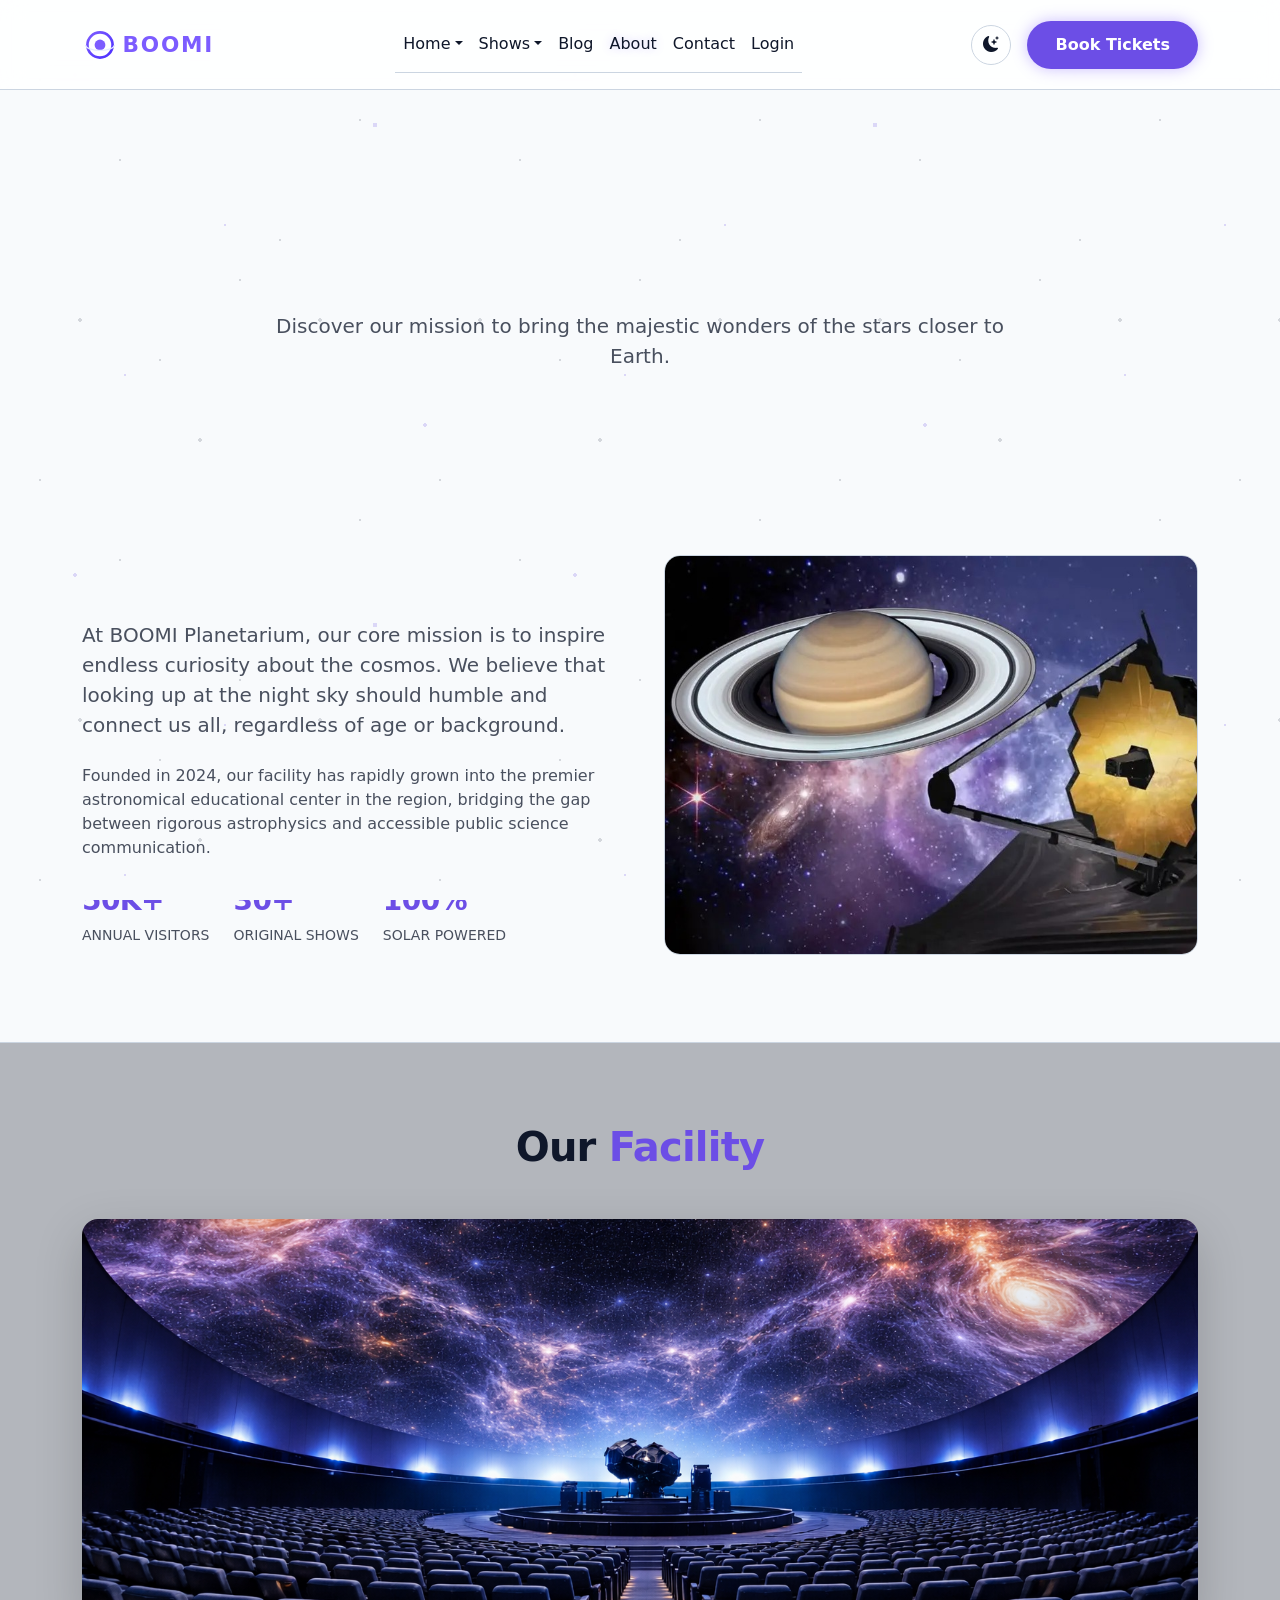
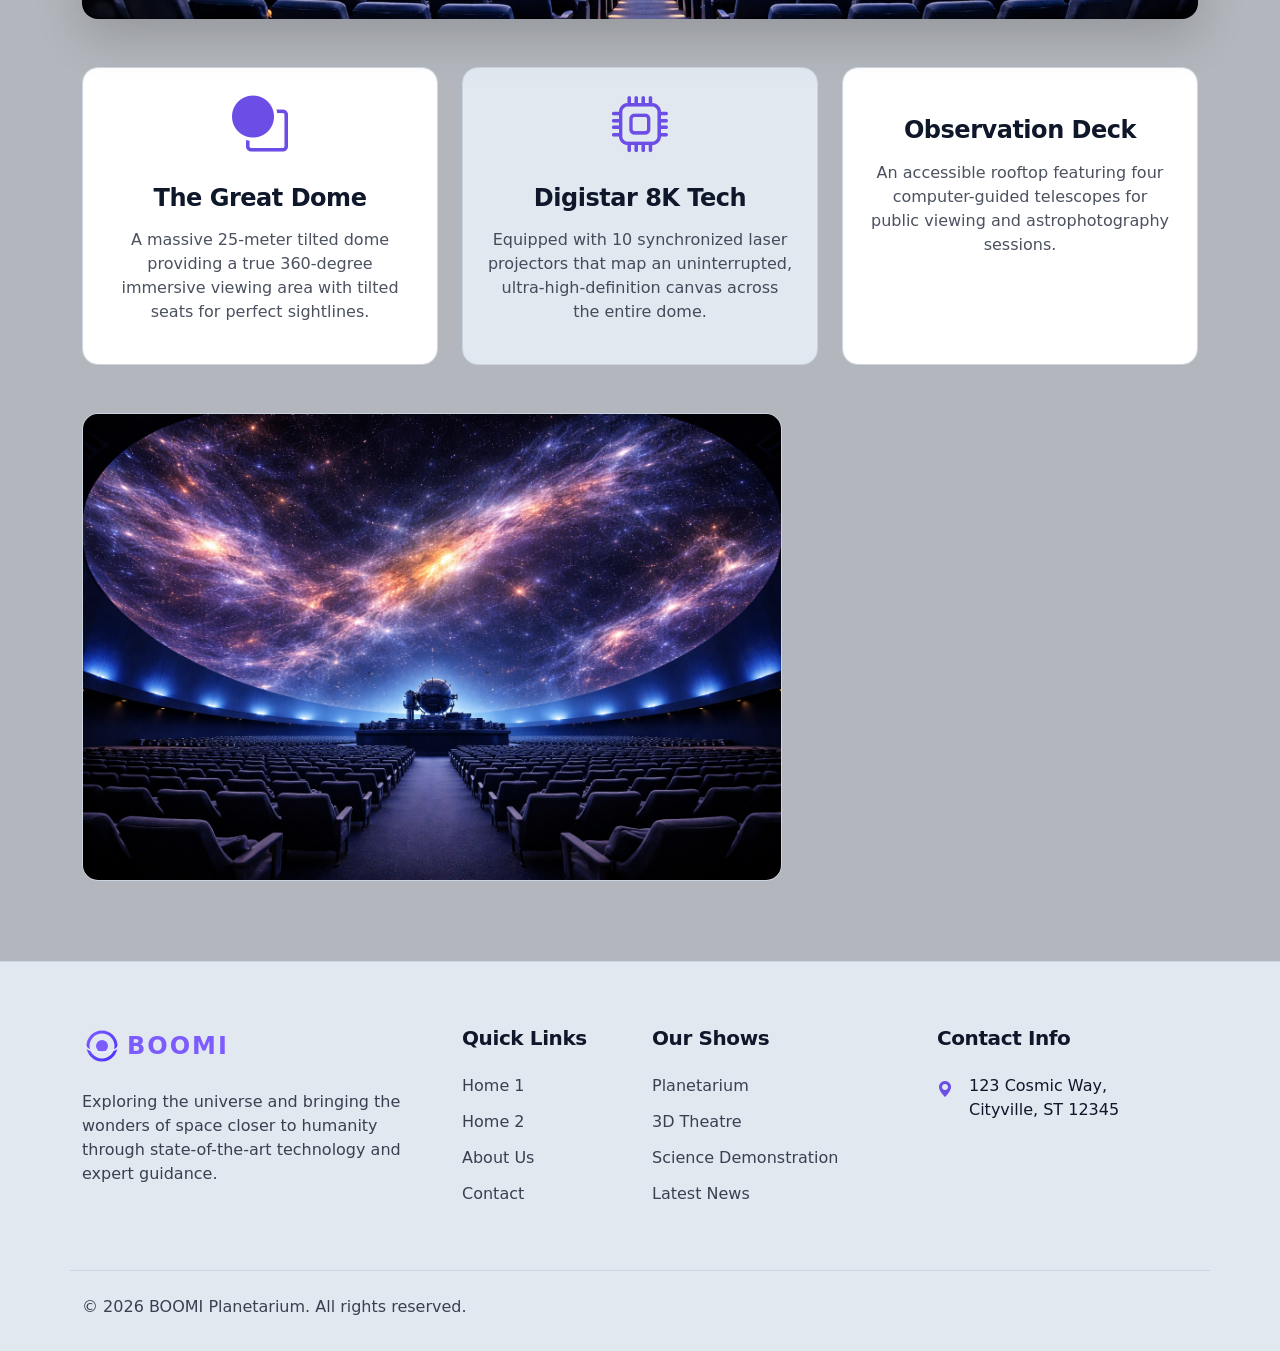
==== about.html @ ae3594ba "first commit" ====
﻿<!DOCTYPE html>
<html lang="en" data-theme="dark">

<head>
    <meta charset="UTF-8">
    <meta name="viewport" content="width=device-width, initial-scale=1.0">
    <title>About BOOMI - Planetarium</title>
    <link href="https://cdn.jsdelivr.net/npm/bootstrap@5.3.2/dist/css/bootstrap.min.css" rel="stylesheet">
    <link href="https://cdn.jsdelivr.net/npm/bootstrap-icons@1.11.1/font/bootstrap-icons.css" rel="stylesheet">
    <link rel="stylesheet" href="assets/css/style.css">
</head>

<body>
    <div class="star-bg">
        <div class="star-layer layer1"></div>
        <div class="star-layer layer2"></div>
    </div>

    <!-- Global Navbar -->
    <nav class="navbar navbar-expand-lg sticky-top">
        <div class="container">
            <a class="navbar-brand" href="index.html"><img src="assets/images/logo.svg" alt="BOOMI Logo"></a>
            <button class="navbar-toggler border-0" type="button" data-bs-toggle="offcanvas"
                data-bs-target="#offcanvasNavbar">
                <i class="bi bi-list fs-1 text-accent"></i>
            </button>
            <div class="offcanvas offcanvas-end" tabindex="-1" id="offcanvasNavbar">
                <div class="offcanvas-header border-bottom border-secondary pt-4 pb-3">
                    <img src="assets/images/logo.svg" alt="BOOMI Logo" height="30">
                    <button type="button" class="btn-close" data-bs-dismiss="offcanvas"></button>
                </div>
                <div class="offcanvas-body">
                    <ul class="navbar-nav justify-content-center flex-grow-1 pe-3">
                        <li class="nav-item dropdown">
                            <a class="nav-link dropdown-toggle" href="#" role="button" data-bs-toggle="dropdown"
                                aria-expanded="false">Home</a>
                            <ul class="dropdown-menu">
                                <li><a class="dropdown-item" href="index.html">Home 1</a></li>
                                <li><a class="dropdown-item" href="home2.html">Home 2</a></li>
                            </ul>
                        </li>
                        <li class="nav-item dropdown">
                            <a class="nav-link dropdown-toggle" href="#" role="button"
                                data-bs-toggle="dropdown">Shows</a>
                            <ul class="dropdown-menu">
                                <li><a class="dropdown-item" href="planetarium.html">Planetarium</a></li>
                                <li><a class="dropdown-item" href="theatre.html">3D Theatre</a></li>
                                <li><a class="dropdown-item" href="lecture.html">Science Demonstration Lecture</a></li>
                            </ul>
                        </li>
                        <li class="nav-item"><a class="nav-link" href="blog.html">Blog</a></li>
                        <li class="nav-item"><a class="nav-link active" href="about.html">About</a></li>
                        <li class="nav-item"><a class="nav-link" href="contact.html">Contact</a></li>
                        <li class="nav-item"><a class="nav-link" href="login.html">Login</a></li>
                    </ul>
                    <div class="d-flex align-items-center mt-3 mt-lg-0">
                        <button id="themeToggle" class="theme-toggle"><i class="bi bi-sun-fill"></i></button>
                        <a href="book-tickets.html" class="btn btn-accent ms-3 d-none d-lg-inline-block">Book
                            Tickets</a>
                    </div>
                </div>
            </div>
        </div>
    </nav>

    <main>
        <section class="hero-padding text-center border-bottom"
            style="border-color: var(--border) !important; background-color: rgba(20, 26, 42, 0.4);">
            <div class="container">
                <h1 class="display-3 fw-bold mb-3">About <span class="text-accent">BOOMI</span></h1>
                <p class="lead opacity-75 col-lg-8 mx-auto">Discover our mission to bring the majestic wonders of the
                    stars closer to Earth.</p>
            </div>
        </section>

        <!-- Mission Section -->
        <section class="section-padding">
            <div class="container">
                <div class="row align-items-center g-5">
                    <div class="col-lg-6">
                        <h2 class="display-6 fw-bold mb-4">Our <span class="text-accent">Mission</span></h2>
                        <p class="lead opacity-75 mb-4">At BOOMI Planetarium, our core mission is to inspire endless
                            curiosity about the cosmos. We believe that looking up at the night sky should humble and
                            connect us all, regardless of age or background.</p>
                        <p class="opacity-75 mb-4">Founded in 2024, our facility has rapidly grown into the premier
                            astronomical educational center in the region, bridging the gap between rigorous
                            astrophysics and accessible public science communication.</p>
                        <div class="d-flex gap-4">
                            <div>
                                <h3 class="fw-bold text-accent">50K+</h3>
                                <p class="small opacity-75 text-uppercase letter-spacing-1">Annual Visitors</p>
                            </div>
                            <div>
                                <h3 class="fw-bold text-accent">30+</h3>
                                <p class="small opacity-75 text-uppercase letter-spacing-1">Original Shows</p>
                            </div>
                            <div>
                                <h3 class="fw-bold text-accent">100%</h3>
                                <p class="small opacity-75 text-uppercase letter-spacing-1">Solar Powered</p>
                            </div>
                        </div>
                    </div>
                    <div class="col-lg-6">
                        <!-- About section image -->
                        <img src="assets/images/about.jpg" alt="About BOOMI" class="img-fluid rounded-4 w-100"
                            style="height: 400px; object-fit: cover; border: 1px solid var(--border);">
                    </div>
                </div>
            </div>
        </section>

        <!-- Facility Section -->
        <section class="section-padding"
            style="background-color: rgba(20, 26, 42, 0.3); border-top: 1px solid var(--border);">
            <div class="container text-center">
                <h2 class="display-6 fw-bold mb-5">Our <span class="text-accent">Facility</span></h2>
                <div class="mb-5">
                    <img src="assets/images/facility.jpg" alt="Facility Image"
                        class="img-fluid rounded-4 shadow-lg w-100" style="object-fit:cover; max-height: 400px;">
                </div>
                <div class="row g-4 mb-5">
                    <div class="col-md-4">
                        <div class="card-premium p-4">
                            <i class="bi bi-circle-square display-4 text-accent mb-4 d-block"></i>
                            <h4 class="mb-3">The Great Dome</h4>
                            <p class="opacity-75">A massive 25-meter tilted dome providing a true 360-degree immersive
                                viewing area with tilted seats for perfect sightlines.</p>
                        </div>
                    </div>
                    <div class="col-md-4">
                        <div class="card-premium p-4" style="background-color: var(--primary);">
                            <i class="bi bi-cpu display-4 text-accent mb-4 d-block"></i>
                            <h4 class="mb-3">Digistar 8K Tech</h4>
                            <p class="opacity-75">Equipped with 10 synchronized laser projectors that map an
                                uninterrupted, ultra-high-definition canvas across the entire dome.</p>
                        </div>
                    </div>
                    <div class="col-md-4">
                        <div class="card-premium p-4">
                            <i class="bi bi-telescope display-4 text-accent mb-4 d-block"></i>
                            <h4 class="mb-3">Observation Deck</h4>
                            <p class="opacity-75">An accessible rooftop featuring four computer-guided telescopes for
                                public viewing and astrophotography sessions.</p>
                        </div>
                    </div>
                </div>
                <div class="text-center">
                    <img src="assets/images/observation.jpg" class="img-fluid rounded-4 mt-5"
                        style="max-width:700px; object-fit:cover; border:1px solid var(--border);">
                </div>
            </div>
        </section>
    </main>

    <footer class="footer">
        <div class="container">
            <div class="row g-4 mb-5">
                <div class="col-lg-4">
                    <img src="assets/images/logo.svg" alt="BOOMI Logo" height="40" class="mb-4">
                    <p class="footer-text pe-lg-4">Exploring the universe and bringing the wonders of space closer to
                        humanity through state-of-the-art technology and expert guidance.</p>
                </div>
                <div class="col-lg-2 col-md-4">
                    <h5 class="mb-4 fw-bold">Quick Links</h5>
                    <ul class="footer-links">
                        <li><a href="index.html">Home 1</a></li>
                        <li><a href="home2.html">Home 2</a></li>
                        <li><a href="about.html">About Us</a></li>
                        <li><a href="contact.html">Contact</a></li>
                    </ul>
                </div>
                <div class="col-lg-3 col-md-4">
                    <h5 class="mb-4 fw-bold">Our Shows</h5>
                    <ul class="footer-links">
                        <li><a href="planetarium.html">Planetarium</a></li>
                        <li><a href="theatre.html">3D Theatre</a></li>
                        <li><a href="lecture.html">Science Demonstration</a></li>
                        <li><a href="blog.html">Latest News</a></li>
                    </ul>
                </div>
                <div class="col-lg-3 col-md-4">
                    <h5 class="mb-4 fw-bold">Contact Info</h5>
                    <ul class="footer-links">
                        <li class="d-flex mb-3"><i class="bi bi-geo-alt-fill text-accent me-3 mt-1"></i><span>123 Cosmic
                                Way,<br>Cityville, ST 12345</span></li>
                    </ul>
                </div>
            </div>
            <div class="row pt-4 border-top" style="border-color: var(--border) !important;">
                <div class="col-md-6 text-center text-md-start">
                    <p class="footer-text mb-0">&copy; 2026 BOOMI Planetarium. All rights reserved.</p>
                </div>
            </div>
        </div>
    </footer>

    <button class="back-to-top" id="backToTop" aria-label="Back to top"><i class="bi bi-arrow-up"></i></button>

    <script src="https://cdn.jsdelivr.net/npm/bootstrap@5.3.2/dist/js/bootstrap.bundle.min.js"></script>
    <script src="assets/js/main.js"></script>
</body>

</html>
---- assets/css/style.css ----
/* ==========================================================================
   CSS Variables & Premium Color System
   ========================================================================== */
:root {
  /* Default Light Mode Colors */
  --primary: #E2E8F0;
  --accent: #6C4EE6;
  --text: #0F172A;
  --bg: #F8FAFC;
  --card: #FFFFFF;
  --border: #CBD5E1;
  --nav-bg: rgba(255, 255, 255, 0.85);
  --footer-bg: #E2E8F0;
}

[data-theme="dark"] {
  /* Provided Dark Mode Colors */
  --primary: #1B2A4A;
  --accent: #7C5CFF;
  --text: #E6ECFF;
  --bg: #0B0F1A;
  --card: #141A2A;
  --border: #2A3553;
  --nav-bg: rgba(11, 15, 26, 0.85);
  --footer-bg: #141A2A;
}

/* ==========================================================================
   Base Styles
   ========================================================================== */
body {
  background-color: var(--bg);
  color: var(--text);
  font-family: 'Inter', system-ui, -apple-system, sans-serif;
  transition: background-color 0.3s ease, color 0.3s ease;
  min-height: 100vh;
  display: flex;
  flex-direction: column;
}

main {
  flex: 1;
}

/* Typography Overrides */
h1,
h2,
h3,
h4,
h5,
h6 {
  color: var(--text);
  font-weight: 700;
  letter-spacing: -0.02em;
}

a {
  color: var(--accent);
  text-decoration: none;
  transition: color 0.2s ease, text-shadow 0.2s ease;
}

a:hover {
  color: var(--accent);
  text-shadow: 0 0 10px rgba(124, 92, 255, 0.5);
}

/* ==========================================================================
   Global Cosmic Background (Animated Stars)
   ========================================================================== */
.star-bg {
  position: fixed;
  top: 0;
  left: 0;
  right: 0;
  bottom: 0;
  z-index: 0;
  pointer-events: none;
  background-color: var(--bg);
  overflow: hidden;
  transition: background-color 0.3s ease;
}

.star-layer {
  position: absolute;
  top: 0;
  left: 0;
  right: 0;
  bottom: 0;
  width: 100%;
  height: 200%;
}

.layer1 {
  background-image:
    radial-gradient(1.5px 1.5px at 10% 20%, var(--text) 100%, transparent),
    radial-gradient(1px 1px at 30% 40%, var(--text) 100%, transparent),
    radial-gradient(2px 2px at 50% 10%, var(--text) 100%, transparent),
    radial-gradient(1.5px 1.5px at 70% 60%, var(--text) 100%, transparent),
    radial-gradient(1px 1px at 90% 30%, var(--text) 100%, transparent),
    radial-gradient(2px 2px at 20% 80%, var(--text) 100%, transparent),
    radial-gradient(1px 1px at 40% 90%, var(--text) 100%, transparent),
    radial-gradient(1.5px 1.5px at 60% 70%, var(--text) 100%, transparent),
    radial-gradient(2px 2px at 80% 80%, var(--text) 100%, transparent);
  background-size: 400px 400px;
  opacity: 0.15;
  animation: starsLinear 80s linear infinite;
}

.layer2 {
  background-image:
    radial-gradient(2px 2px at 15% 15%, var(--accent) 100%, transparent),
    radial-gradient(1.5px 1.5px at 45% 45%, var(--accent) 100%, transparent),
    radial-gradient(2.5px 2.5px at 75% 25%, var(--accent) 100%, transparent),
    radial-gradient(1.5px 1.5px at 25% 75%, var(--accent) 100%, transparent),
    radial-gradient(2px 2px at 85% 85%, var(--accent) 100%, transparent);
  background-size: 500px 500px;
  opacity: 0.2;
  animation: starsLinear 120s linear infinite;
}

@keyframes starsLinear {
  0% {
    transform: translateY(0);
  }

  100% {
    transform: translateY(-50%);
  }
}

/* ==========================================================================
   Navbar Styles
   ========================================================================== */
.navbar {
  background-color: var(--nav-bg);
  backdrop-filter: blur(12px);
  -webkit-backdrop-filter: blur(12px);
  border-bottom: 1px solid var(--border);
  padding: 1rem 0;
  transition: all 0.3s ease;
}

.navbar-brand img {
  height: 36px;
  width: auto;
}

.nav-link {
  color: var(--text) !important;
  font-weight: 500;
  padding: 0.5rem 1rem;
  transition: color 0.2s ease, text-shadow 0.2s ease;
}

.nav-link:hover,
.nav-link:focus,
.nav-link.active {
  color: var(--accent) !important;
  text-shadow: 0 0 10px rgba(124, 92, 255, 0.3);
}

/* ===== FIX HAMBURGER VISIBILITY ===== */

.navbar {
  position: sticky;
  top: 0;
  z-index: 1100;
}



.dropdown-menu {
  background-color: var(--card);
  border: 1px solid var(--border);
  box-shadow: 0 10px 30px rgba(0, 0, 0, 0.1);
}

[data-theme="dark"] .dropdown-menu {
  box-shadow: 0 10px 30px rgba(0, 0, 0, 0.5);
}

.dropdown-item {
  color: var(--text);
  transition: background-color 0.2s, color 0.2s;
}

.dropdown-item:hover,
.dropdown-item:focus {
  background-color: var(--primary);
  color: var(--accent);
}

/* Offcanvas */
.offcanvas {
  background-color: var(--bg);
  color: var(--text);
  border-left: 1px solid var(--border);
}

.btn-close {
  filter: none;
}

[data-theme="dark"] .btn-close {
  filter: invert(1) grayscale(100%) brightness(200%);
}

.theme-toggle {
  background: transparent;
  border: 1px solid var(--border);
  color: var(--text);
  border-radius: 50%;
  width: 40px;
  height: 40px;
  display: flex;
  align-items: center;
  justify-content: center;
  transition: all 0.3s ease;
}

.theme-toggle:hover {
  background: var(--card);
  color: var(--accent);
  box-shadow: 0 0 15px rgba(124, 92, 255, 0.3);
}

/* ==========================================================================
   Button Styles
   ========================================================================== */
.btn-accent {
  background-color: var(--accent);
  color: #FFFFFF;
  border: none;
  font-weight: 600;
  padding: 0.75rem 1.75rem;
  border-radius: 50px;
  transition: all 0.3s ease;
  box-shadow: 0 0 15px rgba(124, 92, 255, 0.4);
}

.btn-accent:hover {
  background-color: #5d3fd3;
  /* slightly darker accent */
  color: #fff;
  box-shadow: 0 0 25px rgba(124, 92, 255, 0.7);
  transform: translateY(-2px);
}

.btn-outline-accent {
  background-color: transparent;
  color: var(--accent);
  border: 2px solid var(--accent);
  font-weight: 600;
  padding: 0.75rem 1.75rem;
  border-radius: 50px;
  transition: all 0.3s ease;
}

.btn-outline-accent:hover {
  background-color: var(--accent);
  color: #fff;
  box-shadow: 0 0 20px rgba(124, 92, 255, 0.5);
}

/* ==========================================================================
   Cards & Layouts
   ========================================================================== */
.card-premium {
  background-color: var(--card);
  border: 1px solid var(--border);
  border-radius: 16px;
  overflow: hidden;
  transition: transform 0.3s ease, box-shadow 0.3s ease;
  height: 100%;
}

.card-premium:hover {
  transform: translateY(-5px);
  box-shadow: 0 15px 30px rgba(0, 0, 0, 0.1);
  border-color: var(--accent);
}

[data-theme="dark"] .card-premium:hover {
  box-shadow: 0 15px 30px rgba(0, 0, 0, 0.5);
}

.card-img-wrapper {
  overflow: hidden;
  height: 250px;
}

.card-img-wrapper img {
  width: 100%;
  height: 100%;
  object-fit: cover;
  transition: transform 0.5s ease;
}

.card-premium:hover .card-img-wrapper img {
  transform: scale(1.05);
}

.card-body {
  padding: 1.5rem;
}

/* Base Form Styling */
.form-control {
  background-color: var(--bg);
  border: 1px solid var(--border);
  color: var(--text);
  border-radius: 8px;
  padding: 0.75rem 1rem;
}

.form-control:focus {
  background-color: var(--bg);
  color: var(--text);
  border-color: var(--accent);
  box-shadow: 0 0 0 0.25rem rgba(124, 92, 255, 0.25);
}

.form-label {
  color: var(--text);
  font-weight: 500;
}

/* ==========================================================================
   Sections & Utilities
   ========================================================================== */
.section-padding {
  padding: 5rem 0;
}

.hero-padding {
  padding: 8rem 0 5rem;
}

.text-accent {
  color: var(--accent) !important;
}

img {
  max-width: 100%;
  display: block;
  transform: translateZ(0);
  backface-visibility: hidden;
}

.img-cover {
  width: 100%;
  height: 100%;
  object-fit: cover;
}

/* ==========================================================================
   Footer
   ========================================================================== */
.footer {
  background-color: var(--footer-bg);
  border-top: 1px solid var(--border);
  padding: 4rem 0 2rem;
  margin-top: auto;
}

.footer-text {
  color: var(--text);
  opacity: 0.8;
}

.footer-links {
  list-style: none;
  padding: 0;
}

.footer-links li {
  margin-bottom: 0.75rem;
}

.footer-links a {
  color: var(--text);
  opacity: 0.8;
}

.footer-links a:hover {
  color: var(--accent);
  opacity: 1;
}

/* ==========================================================================
   Back To Top
   ========================================================================== */
.back-to-top {
  position: fixed;
  bottom: 30px;
  right: 30px;
  width: 50px;
  height: 50px;
  background-color: var(--accent);
  color: #fff;
  border: none;
  border-radius: 50%;
  display: flex;
  align-items: center;
  justify-content: center;
  font-size: 1.25rem;
  opacity: 0;
  visibility: hidden;
  transition: all 0.3s ease;
  z-index: 999;
  box-shadow: 0 5px 15px rgba(124, 92, 255, 0.4);
}

.back-to-top.show {
  opacity: 1;
  visibility: visible;
}

.back-to-top:hover {
  transform: translateY(-5px);
  background-color: #5d3fd3;
  color: #fff;
  box-shadow: 0 10px 25px rgba(124, 92, 255, 0.6);
}

/* ==========================================================================
   Auth Tabs (Login/Signup on same page)
   ========================================================================== */
.auth-container {
  max-width: 500px;
  margin: 0 auto;
}

.auth-tabs {
  display: flex;
  margin-bottom: 2rem;
  border-bottom: 2px solid var(--border);
}

.auth-tab {
  flex: 1;
  text-align: center;
  padding: 1rem;
  cursor: pointer;
  color: var(--text);
  opacity: 0.6;
  font-weight: 600;
  transition: all 0.3s ease;
  border-bottom: 2px solid transparent;
  margin-bottom: -2px;
}

.auth-tab.active {
  opacity: 1;
  color: var(--accent);
  border-bottom-color: var(--accent);
}

.auth-form {
  display: none;
  animation: fadeIn 0.4s ease forwards;
}

.auth-form.active {
  display: block;
}

@keyframes fadeIn {
  from {
    opacity: 0;
    transform: translateY(10px);
  }

  to {
    opacity: 1;
    transform: translateY(0);
  }
}

/* ===== MOBILE MENU FIX ===== */

.offcanvas {
  background-color: var(--card) !important;
  color: var(--text) !important;
  position: relative;
  z-index: 1060 !important;
}

.offcanvas-backdrop {
  z-index: 1055 !important;
}

.star-bg,
.cosmic-bg,
.hero-stars,
body::before {
  z-index: 0 !important;
  pointer-events: none;
}

.offcanvas-body {
  height: 100%;
  overflow-y: auto;
}

/* ===== OFFCANVAS SAFE MODE ===== */

/*body.menu-open .star-bg {
  display: none !important;
}

body.menu-open {
  overflow: hidden;
}*/

/* ===============================
/* ===============================
   BOOTSTRAP OFFCANVAS & NAV FIXES
================================ */

/* Remove the padding-top from body that causes the white gap */
body {
  padding-top: 0;
}

/* Ensure the navbar stays at the top without gaps */
.navbar {
  position: sticky;
  top: 0;
  z-index: 1060;
  width: 100%;
}

/* Fix mobile menu visibility and colors */


/* Force links in the mobile menu to use the theme text color */
.offcanvas .nav-link {
  color: var(--text) !important;
  padding: 1rem;
  border-bottom: 1px solid var(--border);
}

/* ===== OFFCANVAS DROPDOWN FIX ===== */

.offcanvas .dropdown-menu {
  position: static !important;
  transform: none !important;
  background-color: var(--card);
  border: none;
  box-shadow: none;
  display: none;
}

.offcanvas .dropdown-menu.show {
  display: block;
}

/* Ensure the background stars don't overlap the menu */
.offcanvas-backdrop {
  z-index: 1055 !important;
}

/* ===== FORCE HAMBURGER VISIBILITY ===== */

.navbar-toggler i {
  color: var(--text) !important;
  font-size: 2rem;
}

[data-theme="dark"] .navbar-toggler i {
  color: #ffffff !important;
}

/* ===== MOBILE NAV LINK VISIBILITY FIX ===== */

.offcanvas .nav-link {
  opacity: 1 !important;
  visibility: visible !important;
}
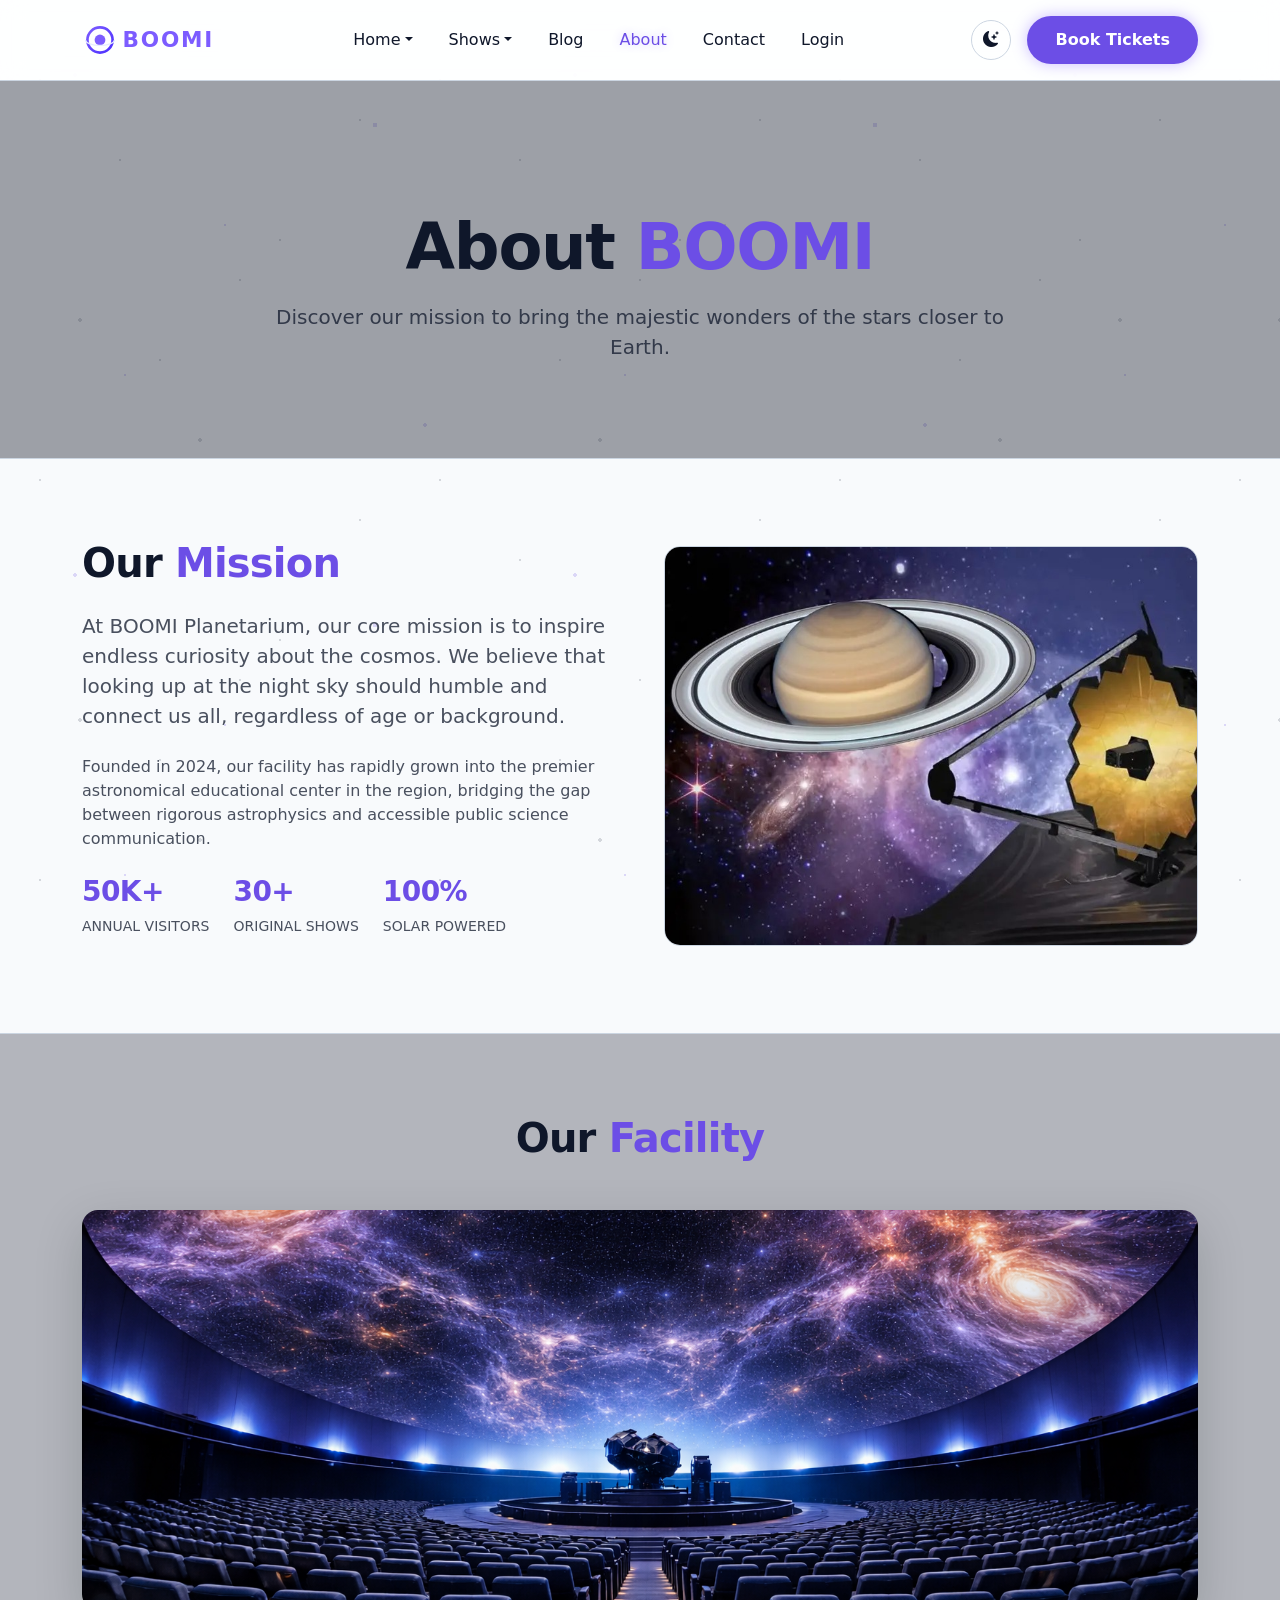
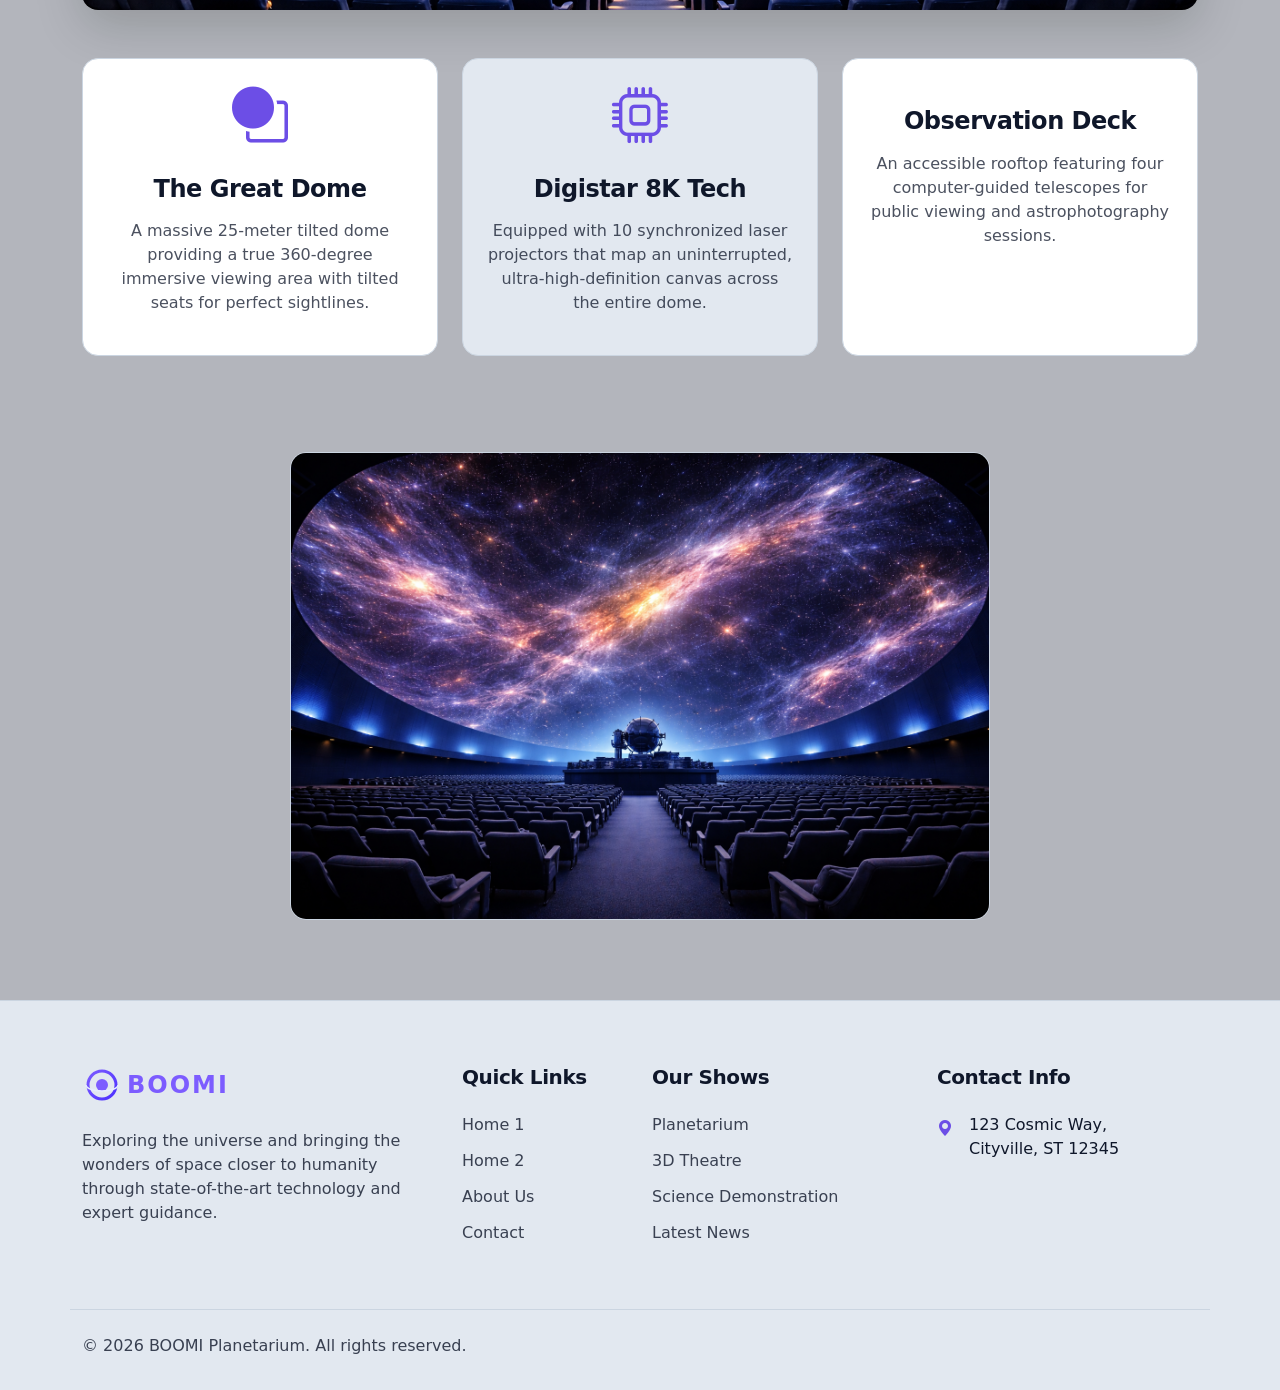
==== commit 1dd2aa6e: "updates and fix" ====
--- a/about.html
+++ b/about.html
@@ -16,52 +16,88 @@
         <div class="star-layer layer2"></div>
     </div>
 
-    <!-- Global Navbar -->
-    <nav class="navbar navbar-expand-lg sticky-top">
+    <!-- Desktop Navbar (visible >= lg) -->
+    <nav class="navbar d-none d-lg-flex sticky-top">
+        <div class="container">
+            <a class="navbar-brand" href="index.html"><img src="assets/images/logo.svg" alt="BOOMI Logo"></a>
+            <ul class="navbar-nav flex-row gap-1 justify-content-center flex-grow-1 pe-3">
+                <li class="nav-item dropdown">
+                    <a class="nav-link dropdown-toggle" href="#" role="button" data-bs-toggle="dropdown"
+                        aria-expanded="false">Home</a>
+                    <ul class="dropdown-menu">
+                        <li><a class="dropdown-item" href="index.html">Home 1</a></li>
+                        <li><a class="dropdown-item" href="home2.html">Home 2</a></li>
+                    </ul>
+                </li>
+                <li class="nav-item dropdown">
+                    <a class="nav-link dropdown-toggle" href="#" role="button" data-bs-toggle="dropdown">Shows</a>
+                    <ul class="dropdown-menu">
+                        <li><a class="dropdown-item" href="planetarium.html">Planetarium</a></li>
+                        <li><a class="dropdown-item" href="theatre.html">3D Theatre</a></li>
+                        <li><a class="dropdown-item" href="lecture.html">Science Demonstration Lecture</a></li>
+                    </ul>
+                </li>
+                <li class="nav-item"><a class="nav-link" href="blog.html">Blog</a></li>
+                <li class="nav-item"><a class="nav-link active" href="about.html">About</a></li>
+                <li class="nav-item"><a class="nav-link" href="contact.html">Contact</a></li>
+                <li class="nav-item"><a class="nav-link" href="login.html">Login</a></li>
+            </ul>
+            <div class="d-flex align-items-center">
+                <button id="themeToggle" class="theme-toggle"><i class="bi bi-sun-fill"></i></button>
+                <a href="book-tickets.html" class="btn btn-accent ms-3">Book Tickets</a>
+            </div>
+        </div>
+    </nav>
+
+    <!-- Mobile Navbar (visible < lg) -->
+    <nav class="navbar d-flex d-lg-none sticky-top">
         <div class="container">
             <a class="navbar-brand" href="index.html"><img src="assets/images/logo.svg" alt="BOOMI Logo"></a>
             <button class="navbar-toggler border-0" type="button" data-bs-toggle="offcanvas"
-                data-bs-target="#offcanvasNavbar">
+                data-bs-target="#mobileMenu" aria-controls="mobileMenu">
                 <i class="bi bi-list fs-1 text-accent"></i>
             </button>
-            <div class="offcanvas offcanvas-end" tabindex="-1" id="offcanvasNavbar">
-                <div class="offcanvas-header border-bottom border-secondary pt-4 pb-3">
-                    <img src="assets/images/logo.svg" alt="BOOMI Logo" height="30">
-                    <button type="button" class="btn-close" data-bs-dismiss="offcanvas"></button>
-                </div>
-                <div class="offcanvas-body">
-                    <ul class="navbar-nav justify-content-center flex-grow-1 pe-3">
-                        <li class="nav-item dropdown">
-                            <a class="nav-link dropdown-toggle" href="#" role="button" data-bs-toggle="dropdown"
-                                aria-expanded="false">Home</a>
-                            <ul class="dropdown-menu">
-                                <li><a class="dropdown-item" href="index.html">Home 1</a></li>
-                                <li><a class="dropdown-item" href="home2.html">Home 2</a></li>
-                            </ul>
-                        </li>
-                        <li class="nav-item dropdown">
-                            <a class="nav-link dropdown-toggle" href="#" role="button"
-                                data-bs-toggle="dropdown">Shows</a>
-                            <ul class="dropdown-menu">
-                                <li><a class="dropdown-item" href="planetarium.html">Planetarium</a></li>
-                                <li><a class="dropdown-item" href="theatre.html">3D Theatre</a></li>
-                                <li><a class="dropdown-item" href="lecture.html">Science Demonstration Lecture</a></li>
-                            </ul>
-                        </li>
-                        <li class="nav-item"><a class="nav-link" href="blog.html">Blog</a></li>
-                        <li class="nav-item"><a class="nav-link active" href="about.html">About</a></li>
-                        <li class="nav-item"><a class="nav-link" href="contact.html">Contact</a></li>
-                        <li class="nav-item"><a class="nav-link" href="login.html">Login</a></li>
-                    </ul>
-                    <div class="d-flex align-items-center mt-3 mt-lg-0">
-                        <button id="themeToggle" class="theme-toggle"><i class="bi bi-sun-fill"></i></button>
-                        <a href="book-tickets.html" class="btn btn-accent ms-3 d-none d-lg-inline-block">Book
-                            Tickets</a>
-                    </div>
-                </div>
-            </div>
         </div>
     </nav>
+
+    <!-- Mobile Offcanvas Menu (body-level) -->
+    <div class="offcanvas offcanvas-start" tabindex="-1" id="mobileMenu" aria-labelledby="mobileMenuLabel">
+        <div class="offcanvas-header border-bottom border-secondary pt-4 pb-3">
+            <img src="assets/images/logo.svg" alt="BOOMI Logo" height="30">
+            <button type="button" class="btn-close" data-bs-dismiss="offcanvas" aria-label="Close"></button>
+        </div>
+        <div class="offcanvas-body">
+            <ul class="navbar-nav pe-3">
+                <li class="nav-item dropdown">
+                    <a class="nav-link dropdown-toggle" href="#" role="button" data-bs-toggle="dropdown"
+                        aria-expanded="false">Home</a>
+                    <ul class="dropdown-menu">
+                        <li><a class="dropdown-item" href="index.html">Home 1</a></li>
+                        <li><a class="dropdown-item" href="home2.html">Home 2</a></li>
+                    </ul>
+                </li>
+                <li class="nav-item dropdown">
+                    <a class="nav-link dropdown-toggle" href="#" role="button" data-bs-toggle="dropdown"
+                        aria-expanded="false">Shows</a>
+                    <ul class="dropdown-menu">
+                        <li><a class="dropdown-item" href="planetarium.html">Planetarium</a></li>
+                        <li><a class="dropdown-item" href="theatre.html">3D Theatre</a></li>
+                        <li><a class="dropdown-item" href="lecture.html">Science Demonstration Lecture</a></li>
+                    </ul>
+                </li>
+                <li class="nav-item"><a class="nav-link" href="blog.html">Blog</a></li>
+                <li class="nav-item"><a class="nav-link active" href="about.html">About</a></li>
+                <li class="nav-item"><a class="nav-link" href="contact.html">Contact</a></li>
+                <li class="nav-item"><a class="nav-link" href="login.html">Login</a></li>
+            </ul>
+            <div class="d-flex align-items-center mt-3">
+                <button id="themeToggleMobile" class="theme-toggle" aria-label="Toggle theme"><i
+                        class="bi bi-sun-fill"></i></button>
+                <a href="book-tickets.html" class="btn btn-accent ms-3">Book Tickets</a>
+            </div>
+        </div>
+    </div>
+
 
     <main>
         <section class="hero-padding text-center border-bottom"
--- a/assets/css/style.css
+++ b/assets/css/style.css
@@ -40,6 +40,8 @@
 
 main {
   flex: 1;
+  position: relative;
+  z-index: 1;
 }
 
 /* Typography Overrides */
@@ -74,8 +76,7 @@
   left: 0;
   right: 0;
   bottom: 0;
-  z-index: 0;
-  pointer-events: none;
+  z-index: -1;
   background-color: var(--bg);
   overflow: hidden;
   transition: background-color 0.3s ease;
@@ -139,11 +140,16 @@
   border-bottom: 1px solid var(--border);
   padding: 1rem 0;
   transition: all 0.3s ease;
+  position: sticky;
+  top: 0;
+  z-index: 1060;
+  width: 100%;
 }
 
 .navbar-brand img {
   height: 36px;
   width: auto;
+  display: inline-block;
 }
 
 .nav-link {
@@ -160,14 +166,6 @@
   text-shadow: 0 0 10px rgba(124, 92, 255, 0.3);
 }
 
-/* ===== FIX HAMBURGER VISIBILITY ===== */
-
-.navbar {
-  position: sticky;
-  top: 0;
-  z-index: 1100;
-}
-
 
 
 .dropdown-menu {
@@ -193,9 +191,14 @@
 
 /* Offcanvas */
 .offcanvas {
-  background-color: var(--bg);
-  color: var(--text);
+  background-color: var(--card) !important;
+  color: var(--text) !important;
   border-left: 1px solid var(--border);
+  z-index: 1080 !important;
+}
+
+.offcanvas-backdrop {
+  z-index: 1070 !important;
 }
 
 .btn-close {
@@ -343,9 +346,6 @@
 
 img {
   max-width: 100%;
-  display: block;
-  transform: translateZ(0);
-  backface-visibility: hidden;
 }
 
 .img-cover {
@@ -362,6 +362,8 @@
   border-top: 1px solid var(--border);
   padding: 4rem 0 2rem;
   margin-top: auto;
+  position: relative;
+  z-index: 1;
 }
 
 .footer-text {
@@ -480,60 +482,18 @@
 
 /* ===== MOBILE MENU FIX ===== */
 
-.offcanvas {
-  background-color: var(--card) !important;
-  color: var(--text) !important;
-  position: relative;
-  z-index: 1060 !important;
-}
-
-.offcanvas-backdrop {
-  z-index: 1055 !important;
-}
-
-.star-bg,
-.cosmic-bg,
-.hero-stars,
-body::before {
-  z-index: 0 !important;
-  pointer-events: none;
-}
-
 .offcanvas-body {
   height: 100%;
   overflow-y: auto;
 }
 
-/* ===== OFFCANVAS SAFE MODE ===== */
-
-/*body.menu-open .star-bg {
-  display: none !important;
-}
-
-body.menu-open {
-  overflow: hidden;
-}*/
-
-/* ===============================
 /* ===============================
    BOOTSTRAP OFFCANVAS & NAV FIXES
 ================================ */
 
-/* Remove the padding-top from body that causes the white gap */
 body {
   padding-top: 0;
 }
-
-/* Ensure the navbar stays at the top without gaps */
-.navbar {
-  position: sticky;
-  top: 0;
-  z-index: 1060;
-  width: 100%;
-}
-
-/* Fix mobile menu visibility and colors */
-
 
 /* Force links in the mobile menu to use the theme text color */
 .offcanvas .nav-link {
@@ -557,11 +517,6 @@
   display: block;
 }
 
-/* Ensure the background stars don't overlap the menu */
-.offcanvas-backdrop {
-  z-index: 1055 !important;
-}
-
 /* ===== FORCE HAMBURGER VISIBILITY ===== */
 
 .navbar-toggler i {
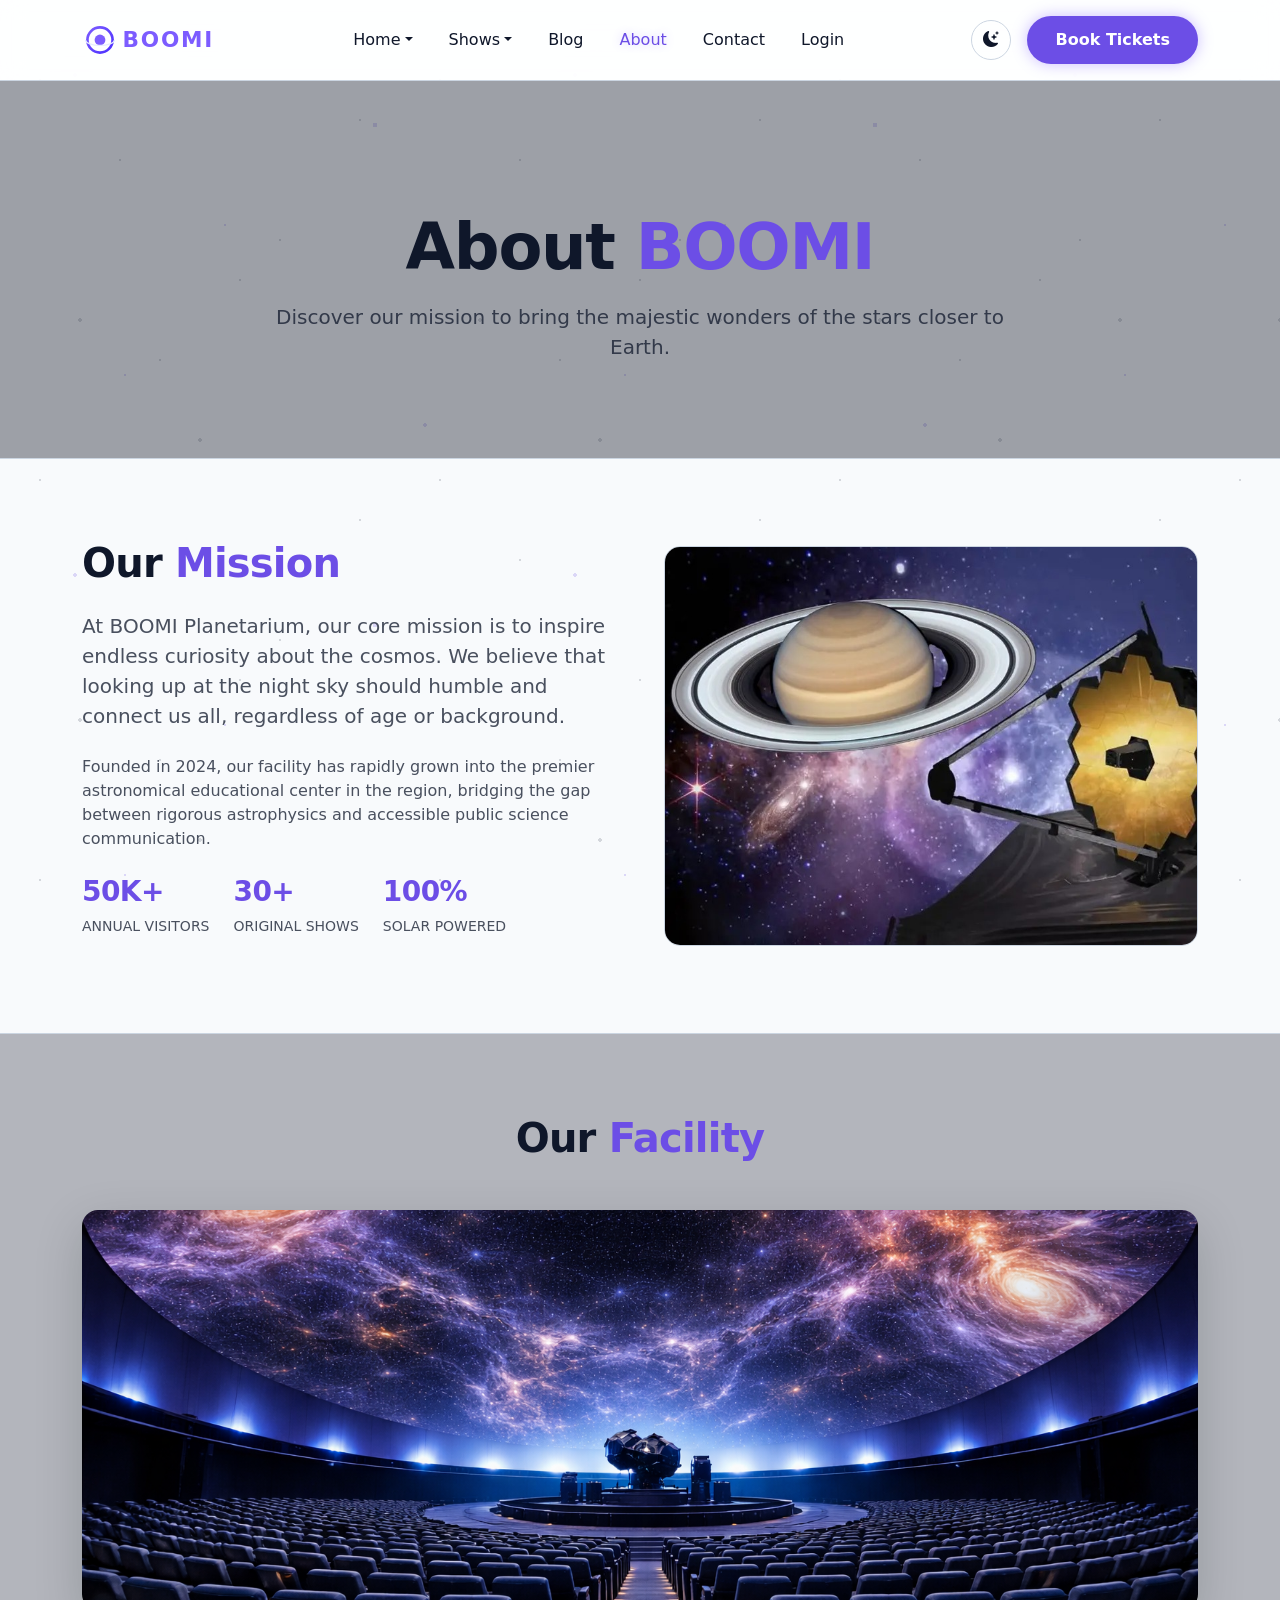
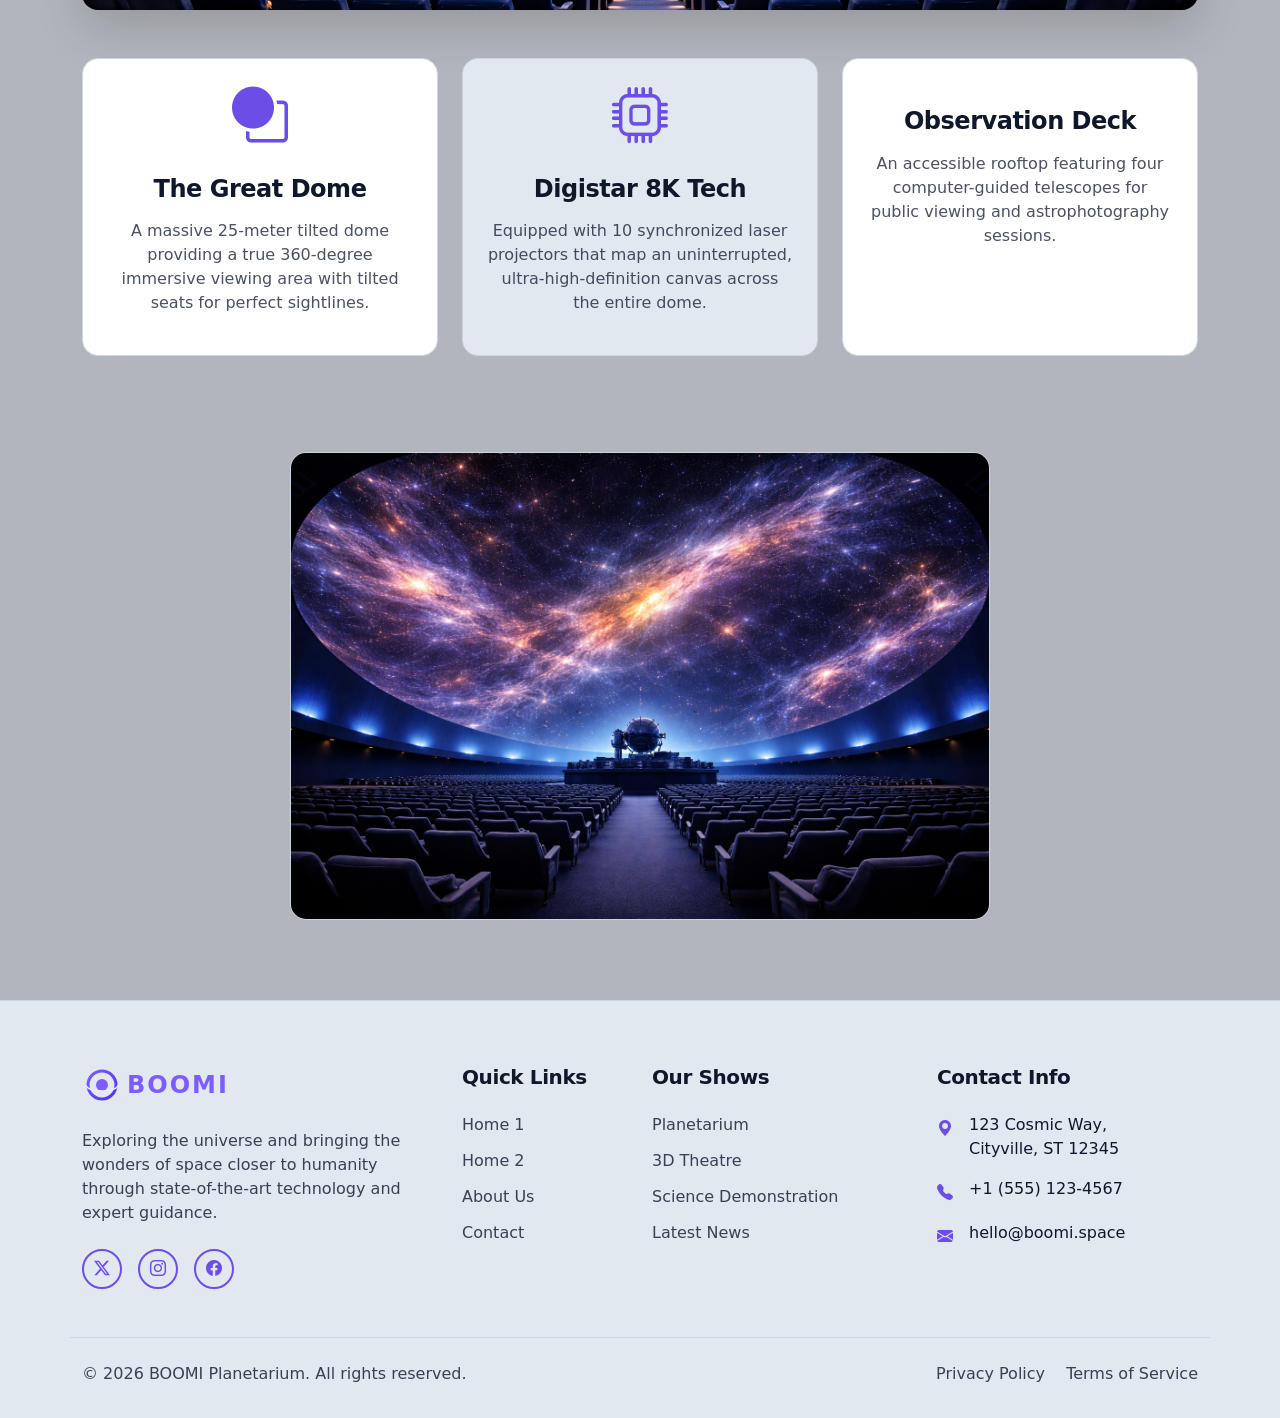
==== commit 49f17497: "footer fix" ====
--- a/about.html
+++ b/about.html
@@ -1,4 +1,4 @@
-﻿<!DOCTYPE html>
+<!DOCTYPE html>
 <html lang="en" data-theme="dark">
 
 <head>
@@ -188,46 +188,72 @@
         </section>
     </main>
 
+    <!-- Global Footer -->
     <footer class="footer">
-        <div class="container">
-            <div class="row g-4 mb-5">
-                <div class="col-lg-4">
-                    <img src="assets/images/logo.svg" alt="BOOMI Logo" height="40" class="mb-4">
-                    <p class="footer-text pe-lg-4">Exploring the universe and bringing the wonders of space closer to
-                        humanity through state-of-the-art technology and expert guidance.</p>
-                </div>
-                <div class="col-lg-2 col-md-4">
-                    <h5 class="mb-4 fw-bold">Quick Links</h5>
-                    <ul class="footer-links">
-                        <li><a href="index.html">Home 1</a></li>
-                        <li><a href="home2.html">Home 2</a></li>
-                        <li><a href="about.html">About Us</a></li>
-                        <li><a href="contact.html">Contact</a></li>
-                    </ul>
-                </div>
-                <div class="col-lg-3 col-md-4">
-                    <h5 class="mb-4 fw-bold">Our Shows</h5>
-                    <ul class="footer-links">
-                        <li><a href="planetarium.html">Planetarium</a></li>
-                        <li><a href="theatre.html">3D Theatre</a></li>
-                        <li><a href="lecture.html">Science Demonstration</a></li>
-                        <li><a href="blog.html">Latest News</a></li>
-                    </ul>
-                </div>
-                <div class="col-lg-3 col-md-4">
-                    <h5 class="mb-4 fw-bold">Contact Info</h5>
-                    <ul class="footer-links">
-                        <li class="d-flex mb-3"><i class="bi bi-geo-alt-fill text-accent me-3 mt-1"></i><span>123 Cosmic
-                                Way,<br>Cityville, ST 12345</span></li>
-                    </ul>
-                </div>
-            </div>
-            <div class="row pt-4 border-top" style="border-color: var(--border) !important;">
-                <div class="col-md-6 text-center text-md-start">
-                    <p class="footer-text mb-0">&copy; 2026 BOOMI Planetarium. All rights reserved.</p>
-                </div>
-            </div>
-        </div>
+      <div class="container">
+        <div class="row g-4 mb-5">
+          <div class="col-lg-4">
+            <img src="assets/images/logo.svg" alt="BOOMI Logo" height="40" class="mb-4">
+            <p class="footer-text pe-lg-4">Exploring the universe and bringing the wonders of space closer to humanity
+              through state-of-the-art technology and expert guidance.</p>
+            <div class="d-flex gap-3 mt-4">
+              <a href="#"
+                class="btn btn-outline-accent rounded-circle p-2 d-flex align-items-center justify-content-center"
+                style="width: 40px; height: 40px;"><i class="bi bi-twitter-x"></i></a>
+              <a href="#"
+                class="btn btn-outline-accent rounded-circle p-2 d-flex align-items-center justify-content-center"
+                style="width: 40px; height: 40px;"><i class="bi bi-instagram"></i></a>
+              <a href="#"
+                class="btn btn-outline-accent rounded-circle p-2 d-flex align-items-center justify-content-center"
+                style="width: 40px; height: 40px;"><i class="bi bi-facebook"></i></a>
+            </div>
+          </div>
+          <div class="col-lg-2 col-md-4">
+            <h5 class="mb-4 fw-bold">Quick Links</h5>
+            <ul class="footer-links">
+              <li><a href="index.html">Home 1</a></li>
+              <li><a href="home2.html">Home 2</a></li>
+              <li><a href="about.html">About Us</a></li>
+              <li><a href="contact.html">Contact</a></li>
+            </ul>
+          </div>
+          <div class="col-lg-3 col-md-4">
+            <h5 class="mb-4 fw-bold">Our Shows</h5>
+            <ul class="footer-links">
+              <li><a href="planetarium.html">Planetarium</a></li>
+              <li><a href="theatre.html">3D Theatre</a></li>
+              <li><a href="lecture.html">Science Demonstration</a></li>
+              <li><a href="blog.html">Latest News</a></li>
+            </ul>
+          </div>
+          <div class="col-lg-3 col-md-4">
+            <h5 class="mb-4 fw-bold">Contact Info</h5>
+            <ul class="footer-links">
+              <li class="d-flex mb-3">
+                <i class="bi bi-geo-alt-fill text-accent me-3 mt-1"></i>
+                <span>123 Cosmic Way,<br>Cityville, ST 12345</span>
+              </li>
+              <li class="d-flex mb-3">
+                <i class="bi bi-telephone-fill text-accent me-3 mt-1"></i>
+                <span>+1 (555) 123-4567</span>
+              </li>
+              <li class="d-flex mb-3">
+                <i class="bi bi-envelope-fill text-accent me-3 mt-1"></i>
+                <span>hello@boomi.space</span>
+              </li>
+            </ul>
+          </div>
+        </div>
+        <div class="row pt-4 border-top" style="border-color: var(--border) !important;">
+          <div class="col-md-6 text-center text-md-start mb-3 mb-md-0">
+            <p class="footer-text mb-0">&copy; 2026 BOOMI Planetarium. All rights reserved.</p>
+          </div>
+          <div class="col-md-6 text-center text-md-end">
+            <a href="#" class="footer-text text-decoration-none me-3">Privacy Policy</a>
+            <a href="#" class="footer-text text-decoration-none">Terms of Service</a>
+          </div>
+        </div>
+      </div>
     </footer>
 
     <button class="back-to-top" id="backToTop" aria-label="Back to top"><i class="bi bi-arrow-up"></i></button>
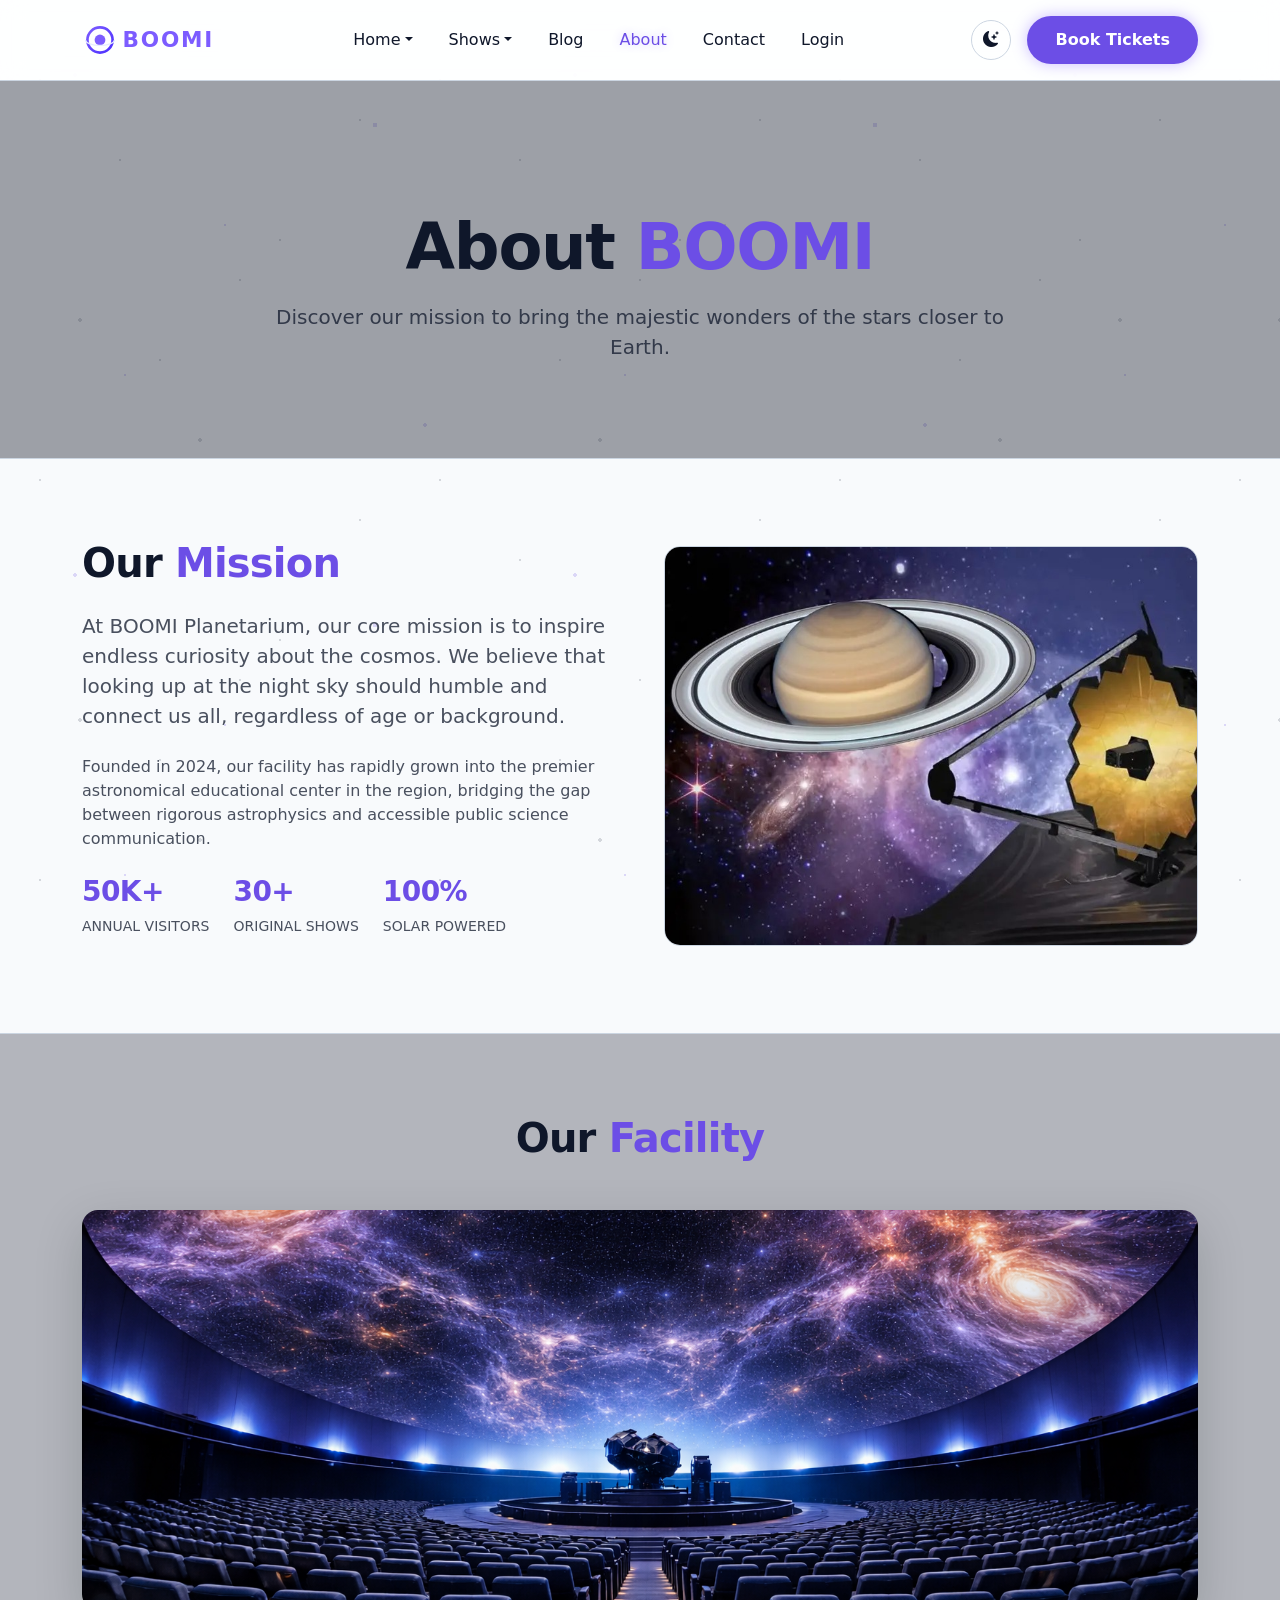
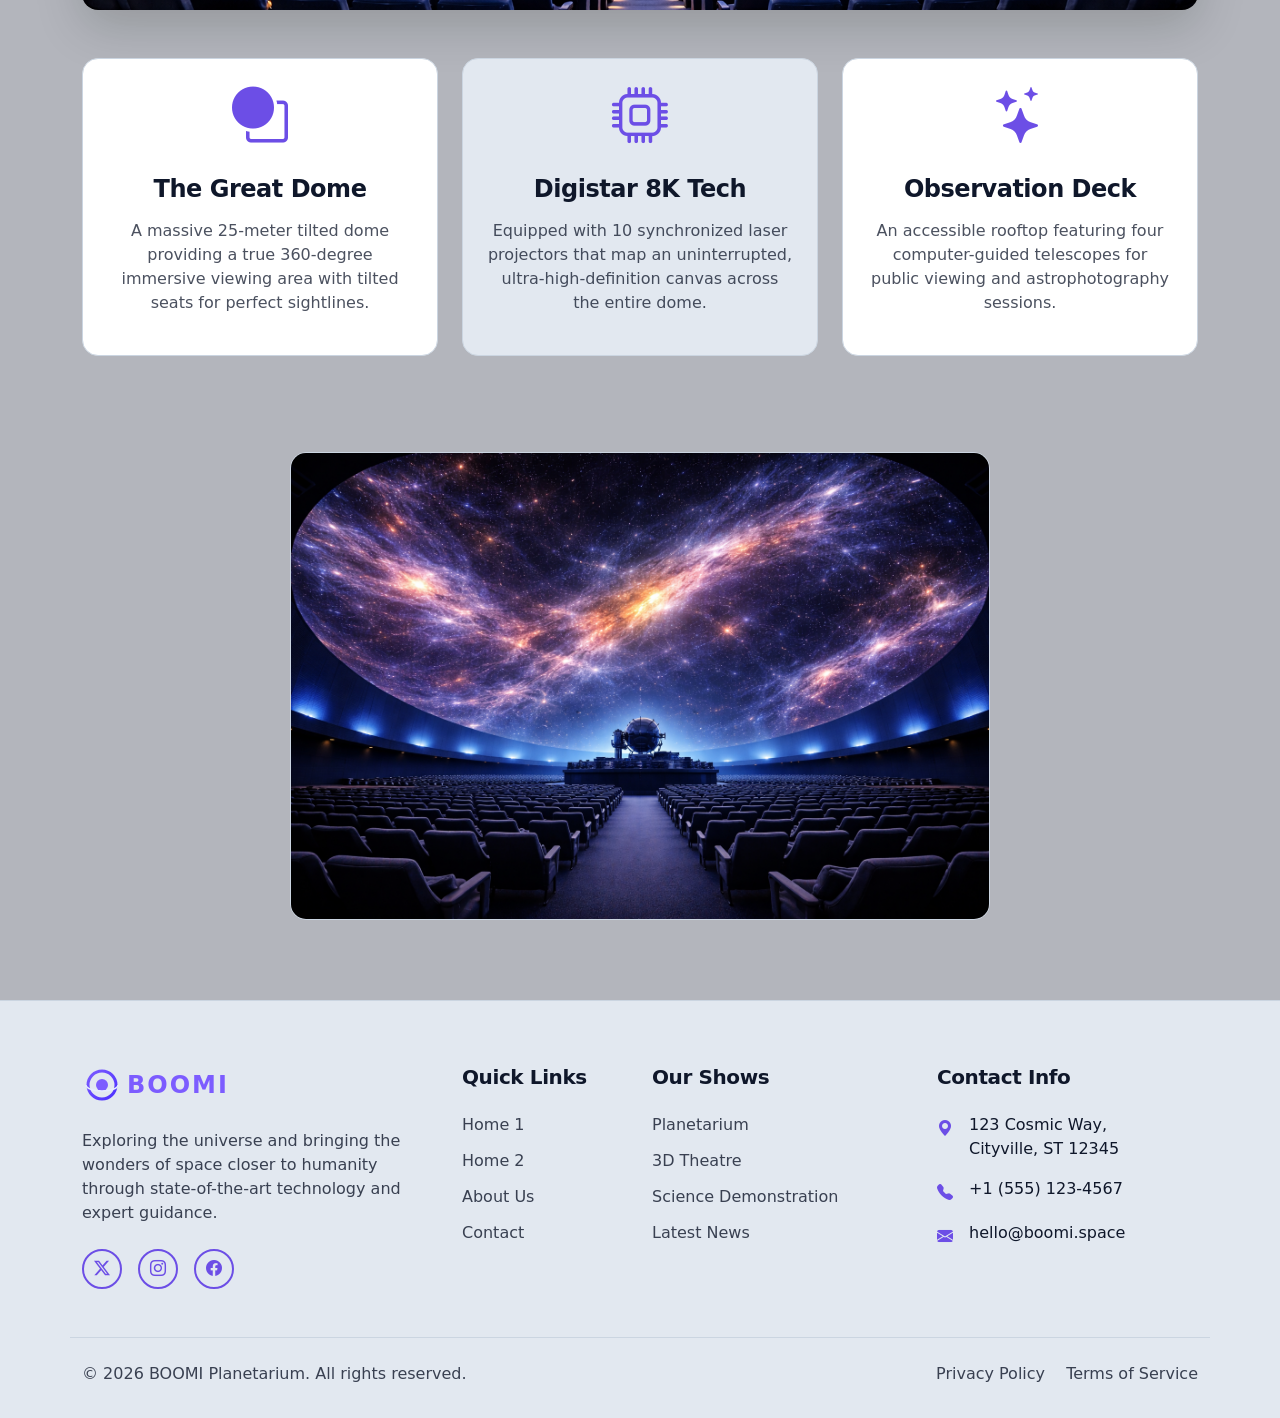
==== commit 65516e42: "navbar fix" ====
--- a/about.html
+++ b/about.html
@@ -173,7 +173,7 @@
                     </div>
                     <div class="col-md-4">
                         <div class="card-premium p-4">
-                            <i class="bi bi-telescope display-4 text-accent mb-4 d-block"></i>
+                            <i class="bi bi-stars display-4 text-accent mb-4 d-block"></i>
                             <h4 class="mb-3">Observation Deck</h4>
                             <p class="opacity-75">An accessible rooftop featuring four computer-guided telescopes for
                                 public viewing and astrophotography sessions.</p>
@@ -190,70 +190,71 @@
 
     <!-- Global Footer -->
     <footer class="footer">
-      <div class="container">
-        <div class="row g-4 mb-5">
-          <div class="col-lg-4">
-            <img src="assets/images/logo.svg" alt="BOOMI Logo" height="40" class="mb-4">
-            <p class="footer-text pe-lg-4">Exploring the universe and bringing the wonders of space closer to humanity
-              through state-of-the-art technology and expert guidance.</p>
-            <div class="d-flex gap-3 mt-4">
-              <a href="#"
-                class="btn btn-outline-accent rounded-circle p-2 d-flex align-items-center justify-content-center"
-                style="width: 40px; height: 40px;"><i class="bi bi-twitter-x"></i></a>
-              <a href="#"
-                class="btn btn-outline-accent rounded-circle p-2 d-flex align-items-center justify-content-center"
-                style="width: 40px; height: 40px;"><i class="bi bi-instagram"></i></a>
-              <a href="#"
-                class="btn btn-outline-accent rounded-circle p-2 d-flex align-items-center justify-content-center"
-                style="width: 40px; height: 40px;"><i class="bi bi-facebook"></i></a>
-            </div>
-          </div>
-          <div class="col-lg-2 col-md-4">
-            <h5 class="mb-4 fw-bold">Quick Links</h5>
-            <ul class="footer-links">
-              <li><a href="index.html">Home 1</a></li>
-              <li><a href="home2.html">Home 2</a></li>
-              <li><a href="about.html">About Us</a></li>
-              <li><a href="contact.html">Contact</a></li>
-            </ul>
-          </div>
-          <div class="col-lg-3 col-md-4">
-            <h5 class="mb-4 fw-bold">Our Shows</h5>
-            <ul class="footer-links">
-              <li><a href="planetarium.html">Planetarium</a></li>
-              <li><a href="theatre.html">3D Theatre</a></li>
-              <li><a href="lecture.html">Science Demonstration</a></li>
-              <li><a href="blog.html">Latest News</a></li>
-            </ul>
-          </div>
-          <div class="col-lg-3 col-md-4">
-            <h5 class="mb-4 fw-bold">Contact Info</h5>
-            <ul class="footer-links">
-              <li class="d-flex mb-3">
-                <i class="bi bi-geo-alt-fill text-accent me-3 mt-1"></i>
-                <span>123 Cosmic Way,<br>Cityville, ST 12345</span>
-              </li>
-              <li class="d-flex mb-3">
-                <i class="bi bi-telephone-fill text-accent me-3 mt-1"></i>
-                <span>+1 (555) 123-4567</span>
-              </li>
-              <li class="d-flex mb-3">
-                <i class="bi bi-envelope-fill text-accent me-3 mt-1"></i>
-                <span>hello@boomi.space</span>
-              </li>
-            </ul>
-          </div>
-        </div>
-        <div class="row pt-4 border-top" style="border-color: var(--border) !important;">
-          <div class="col-md-6 text-center text-md-start mb-3 mb-md-0">
-            <p class="footer-text mb-0">&copy; 2026 BOOMI Planetarium. All rights reserved.</p>
-          </div>
-          <div class="col-md-6 text-center text-md-end">
-            <a href="#" class="footer-text text-decoration-none me-3">Privacy Policy</a>
-            <a href="#" class="footer-text text-decoration-none">Terms of Service</a>
-          </div>
-        </div>
-      </div>
+        <div class="container">
+            <div class="row g-4 mb-5">
+                <div class="col-lg-4">
+                    <img src="assets/images/logo.svg" alt="BOOMI Logo" height="40" class="mb-4">
+                    <p class="footer-text pe-lg-4">Exploring the universe and bringing the wonders of space closer to
+                        humanity
+                        through state-of-the-art technology and expert guidance.</p>
+                    <div class="d-flex gap-3 mt-4">
+                        <a href="#"
+                            class="btn btn-outline-accent rounded-circle p-2 d-flex align-items-center justify-content-center"
+                            style="width: 40px; height: 40px;"><i class="bi bi-twitter-x"></i></a>
+                        <a href="#"
+                            class="btn btn-outline-accent rounded-circle p-2 d-flex align-items-center justify-content-center"
+                            style="width: 40px; height: 40px;"><i class="bi bi-instagram"></i></a>
+                        <a href="#"
+                            class="btn btn-outline-accent rounded-circle p-2 d-flex align-items-center justify-content-center"
+                            style="width: 40px; height: 40px;"><i class="bi bi-facebook"></i></a>
+                    </div>
+                </div>
+                <div class="col-lg-2 col-md-4">
+                    <h5 class="mb-4 fw-bold">Quick Links</h5>
+                    <ul class="footer-links">
+                        <li><a href="index.html">Home 1</a></li>
+                        <li><a href="home2.html">Home 2</a></li>
+                        <li><a href="about.html">About Us</a></li>
+                        <li><a href="contact.html">Contact</a></li>
+                    </ul>
+                </div>
+                <div class="col-lg-3 col-md-4">
+                    <h5 class="mb-4 fw-bold">Our Shows</h5>
+                    <ul class="footer-links">
+                        <li><a href="planetarium.html">Planetarium</a></li>
+                        <li><a href="theatre.html">3D Theatre</a></li>
+                        <li><a href="lecture.html">Science Demonstration</a></li>
+                        <li><a href="blog.html">Latest News</a></li>
+                    </ul>
+                </div>
+                <div class="col-lg-3 col-md-4">
+                    <h5 class="mb-4 fw-bold">Contact Info</h5>
+                    <ul class="footer-links">
+                        <li class="d-flex mb-3">
+                            <i class="bi bi-geo-alt-fill text-accent me-3 mt-1"></i>
+                            <span>123 Cosmic Way,<br>Cityville, ST 12345</span>
+                        </li>
+                        <li class="d-flex mb-3">
+                            <i class="bi bi-telephone-fill text-accent me-3 mt-1"></i>
+                            <span>+1 (555) 123-4567</span>
+                        </li>
+                        <li class="d-flex mb-3">
+                            <i class="bi bi-envelope-fill text-accent me-3 mt-1"></i>
+                            <span>hello@boomi.space</span>
+                        </li>
+                    </ul>
+                </div>
+            </div>
+            <div class="row pt-4 border-top" style="border-color: var(--border) !important;">
+                <div class="col-md-6 text-center text-md-start mb-3 mb-md-0">
+                    <p class="footer-text mb-0">&copy; 2026 BOOMI Planetarium. All rights reserved.</p>
+                </div>
+                <div class="col-md-6 text-center text-md-end">
+                    <a href="#" class="footer-text text-decoration-none me-3">Privacy Policy</a>
+                    <a href="#" class="footer-text text-decoration-none">Terms of Service</a>
+                </div>
+            </div>
+        </div>
     </footer>
 
     <button class="back-to-top" id="backToTop" aria-label="Back to top"><i class="bi bi-arrow-up"></i></button>
--- a/assets/css/style.css
+++ b/assets/css/style.css
@@ -11,6 +11,14 @@
   --border: #CBD5E1;
   --nav-bg: rgba(255, 255, 255, 0.85);
   --footer-bg: #E2E8F0;
+  --accent-glow: rgba(108, 78, 230, 0.1);
+
+  /* BS5 Mapping */
+  --bs-body-bg: var(--bg);
+  --bs-body-color: var(--text);
+  --bs-emphasis-color: var(--text);
+  --bs-secondary-color: var(--text);
+  --bs-secondary-bg: var(--primary);
 }
 
 [data-theme="dark"] {
@@ -23,6 +31,14 @@
   --border: #2A3553;
   --nav-bg: rgba(11, 15, 26, 0.85);
   --footer-bg: #141A2A;
+  --accent-glow: rgba(124, 92, 255, 0.15);
+
+  /* BS5 Mapping */
+  --bs-body-bg: var(--bg);
+  --bs-body-color: var(--text);
+  --bs-emphasis-color: var(--text);
+  --bs-secondary-color: var(--text);
+  --bs-secondary-bg: var(--primary);
 }
 
 /* ==========================================================================
@@ -189,6 +205,24 @@
   color: var(--accent);
 }
 
+/* Desktop Dropdown Layout Fix */
+@media (min-width: 992px) {
+  .navbar .nav-item.dropdown {
+    position: relative;
+  }
+
+  .navbar .dropdown-menu {
+    position: absolute !important;
+    top: 100% !important;
+    /* Ensure it starts at the bottom of the navbar */
+    left: 0;
+    margin-top: 0;
+    z-index: 1100;
+    /* Reset any flex-related expansion */
+    float: left;
+  }
+}
+
 /* Offcanvas */
 .offcanvas {
   background-color: var(--card) !important;
@@ -342,6 +376,20 @@
 
 .text-accent {
   color: var(--accent) !important;
+}
+
+.bg-accent {
+  background-color: var(--accent) !important;
+}
+
+/* Helper for badges and other elements needing white text on accent background */
+.text-bg-accent {
+  background-color: var(--accent) !important;
+  color: #FFFFFF !important;
+}
+
+.badge.bg-accent {
+  color: #FFFFFF !important;
 }
 
 img {
